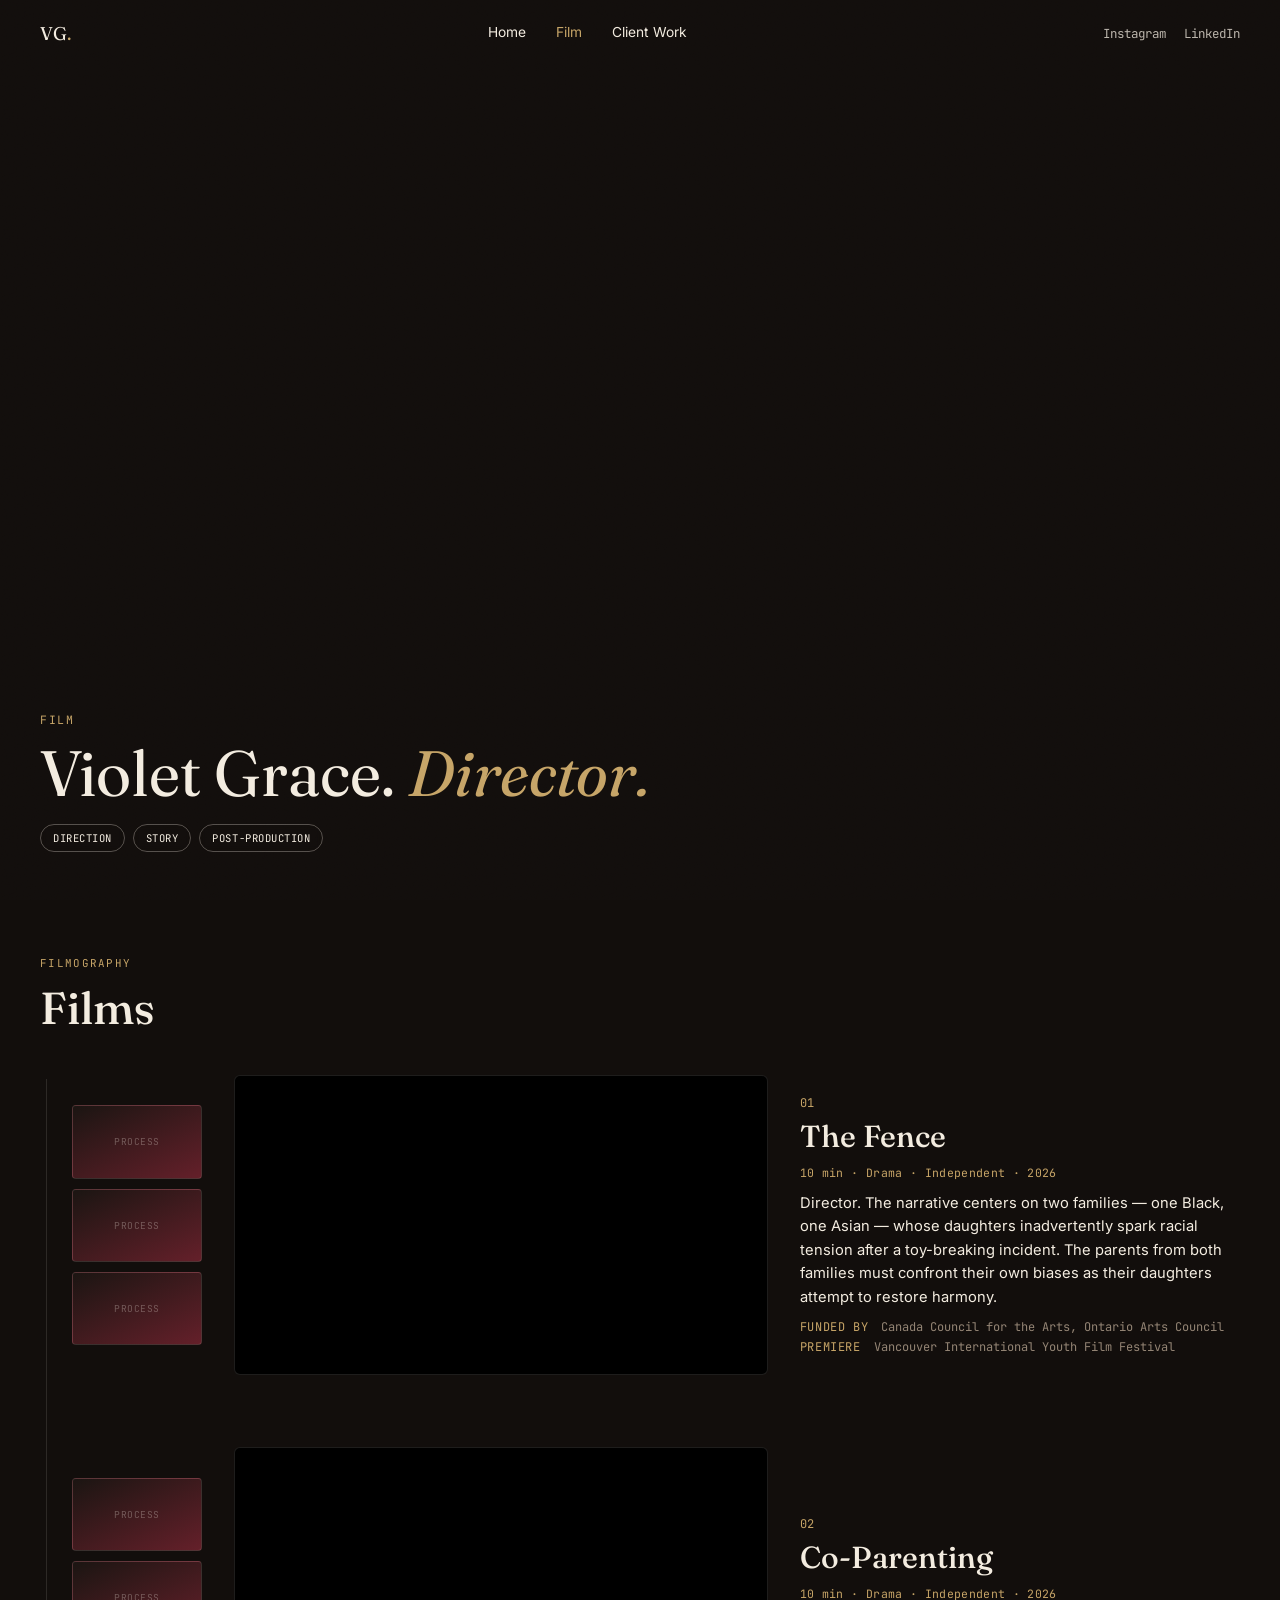
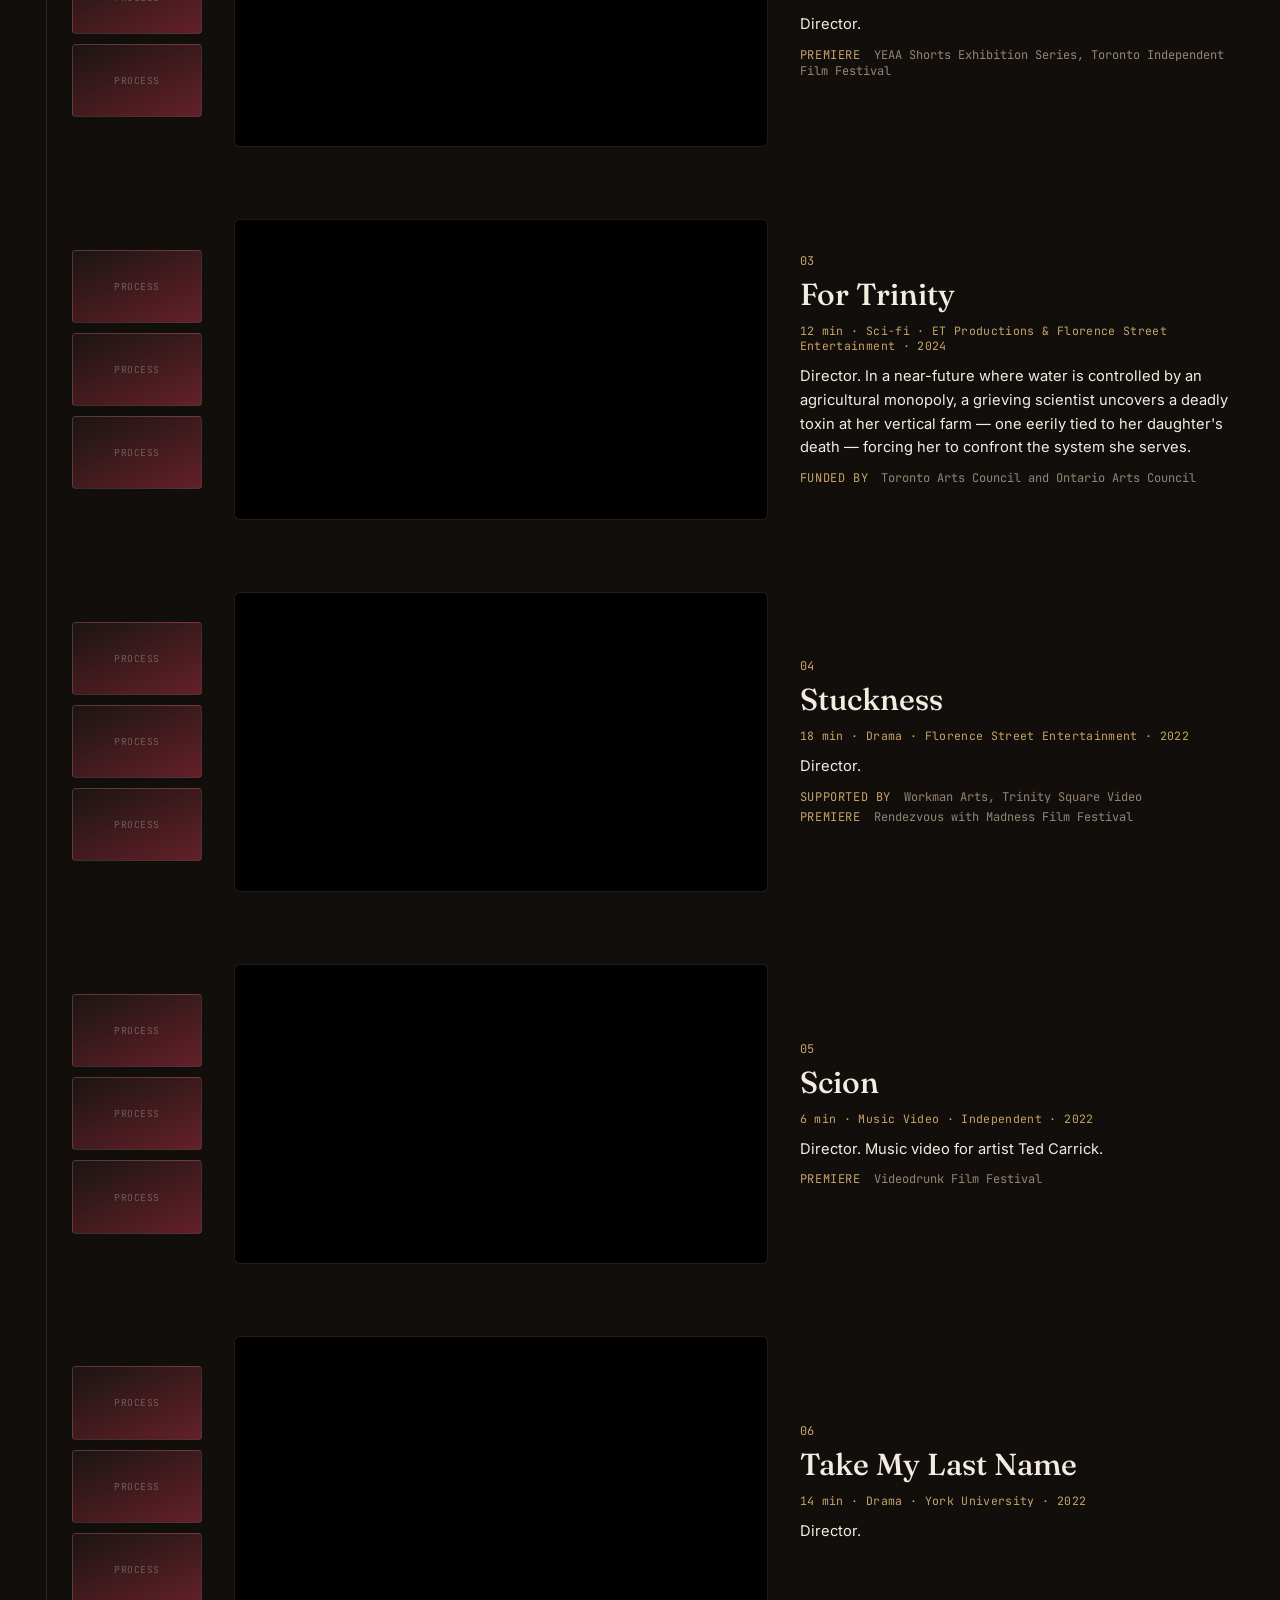
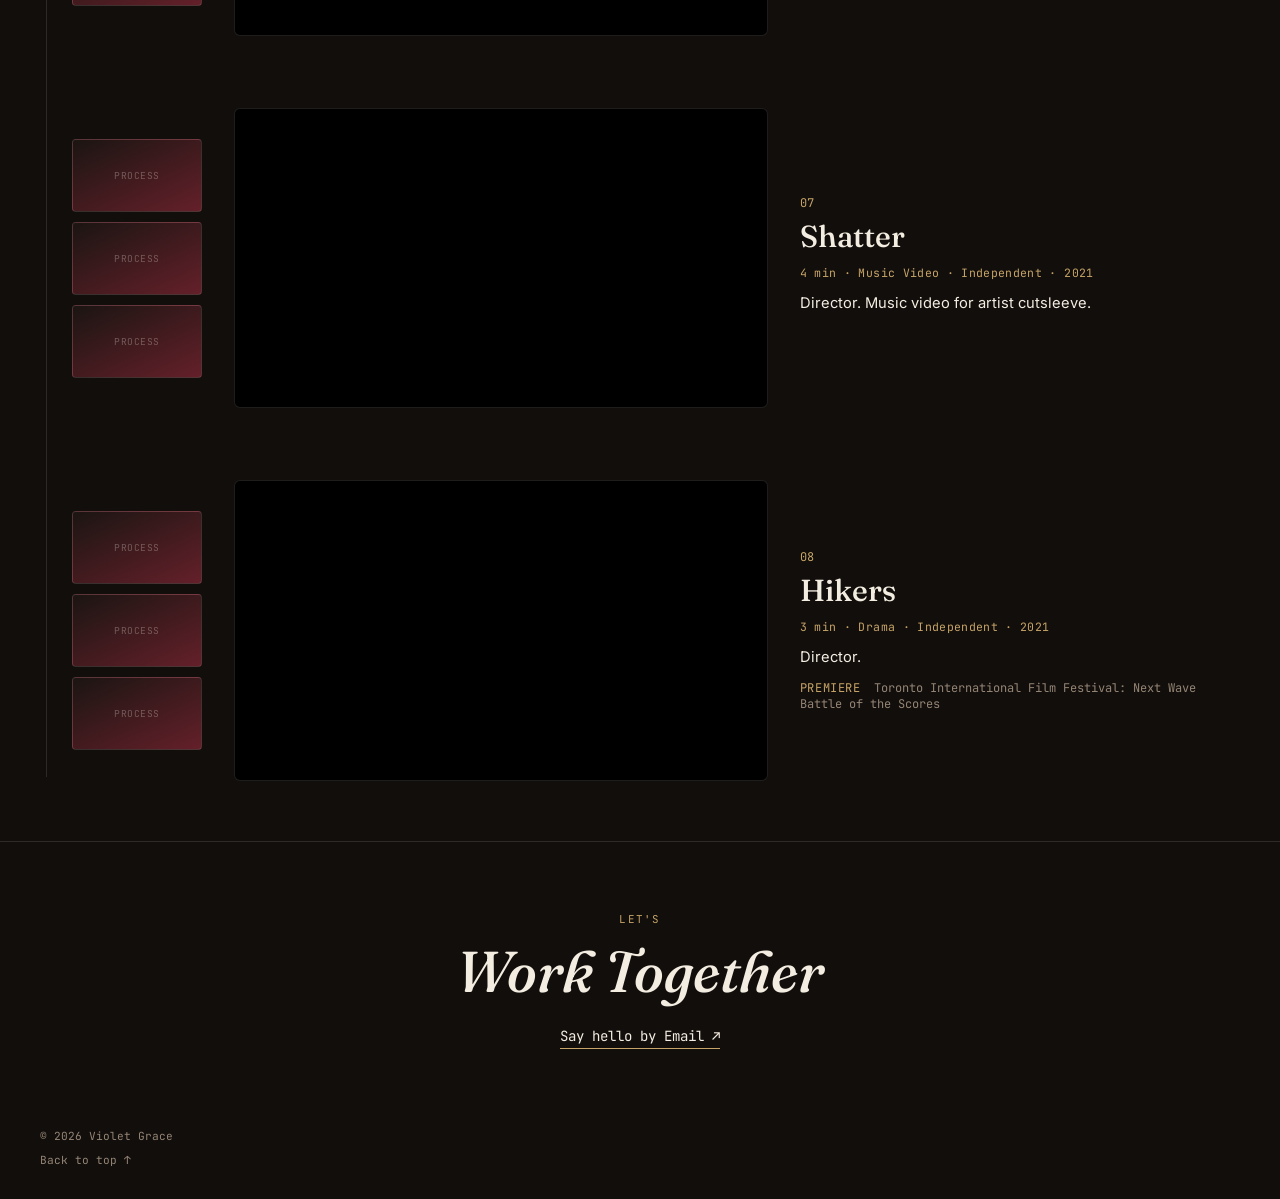
==== film.html @ de84590d "Add files via upload" ====
<!DOCTYPE html>
<html lang="en">
<head>
<meta charset="UTF-8">
<meta name="viewport" content="width=device-width, initial-scale=1.0">
<title>Film — Violet Grace | Director</title>
<meta name="description" content="Violet Grace's work as a director — directing reel and selected film projects.">

<link rel="preconnect" href="https://fonts.googleapis.com">
<link rel="preconnect" href="https://fonts.gstatic.com" crossorigin>
<link href="https://fonts.googleapis.com/css2?family=Fraunces:opsz,wght@9..144,300;9..144,400;9..144,500;9..144,600&amp;family=Inter:wght@400;500;600&amp;family=JetBrains+Mono:wght@400;500&amp;display=swap" rel="stylesheet">
<link rel="stylesheet" href="/film-styles.css">
</head>
<body>

<div class="grain" aria-hidden="true"></div>
<div class="scroll-progress" id="scrollProgress"></div>

<header class="site-header">
  <a href="/film.html" class="logo">VG<span class="logo-dot">.</span></a>

  <nav class="main-nav" aria-label="Primary">
    <a href="/film.html">Home</a>
    <a href="/film.html" class="active">Film</a>
    <a href="/work.html">Client Work</a>
  </nav>

  <div class="header-socials">
	<a href="https://www.instagram.com/violetziyigrace/" target="_blank" rel="noopener">Instagram</a>
    <a href="https://www.linkedin.com/in/violet-shian-grace/" target="_blank" rel="noopener">LinkedIn</a>
  </div>

  <button class="nav-toggle" aria-label="Open menu" aria-expanded="false">
    <span></span><span></span>
  </button>
</header>

<div class="mobile-menu" id="mobileMenu">
  <button type="button" class="mobile-menu-close" id="mobileMenuClose" aria-label="Close menu">Close ✕</button>
  <a href="/film.html">Home</a>
  <a href="/film.html">Film</a>
  <a href="/work.html">Client Work</a>
  <div class="mobile-socials">
	<a href="https://www.instagram.com/violetziyigrace/" target="_blank" rel="noopener">Instagram</a>
    <a href="https://www.linkedin.com/in/violet-shian-grace/" target="_blank" rel="noopener">LinkedIn</a>
  </div>
</div>

<!-- ============ HERO — full-bleed self-hosted video, no padding/border ============ -->
<section class="reel-hero" id="top">
  <video class="hero-video" autoplay muted loop playsinline preload="auto">
    <source src="/media/OCT_V.mp4" type="video/mp4">
  </video>
  <div class="hero-scrim"></div>

  <div class="reel-hero-text reveal">
    <p class="eyebrow">FILM</p>
    <h1 class="hero-title">Violet Grace. <em>Director.</em></h1>
    
	<!--<p class="hero-sub">Short films and music videos, written, directed, and brought from page to premiere.</p> -->

    <div class="role-chips">
      <span>Direction</span>
      <span>Story</span>
      <span>Post-Production</span>
    </div>
  </div>
</section>



<!-- ============ SCREENED AT ============ -->

<!--
<div class="marquee" aria-hidden="true">
  <div class="marquee-track">
    <span>Vancouver International Youth Film Festival • Toronto Independent Film Festival • Rendezvous with Madness Film Festival • Videodrunk Film Festival • TIFF Next Wave • </span>
    <span>Vancouver International Youth Film Festival • Toronto Independent Film Festival • Rendezvous with Madness Film Festival • Videodrunk Film Festival • TIFF Next Wave • </span>
  </div>
</div>
-->



<!-- ============ PROJECTS — full-width on desktop ============ -->
<section class="projects" id="projects">
  <div class="projects-heading">
    <p class="section-label reveal">Filmography</p>
    <h2 class="reveal">Films</h2>
  </div>

  <div class="project-list" id="projectList">
    <div class="timeline-spine" aria-hidden="true"><div class="timeline-fill" id="timelineFill"></div></div>

    <article class="project">
      <div class="project-thumbs" aria-hidden="true">
        <div class="thumb"><span class="thumb-label">Process</span></div>
        <div class="thumb"><span class="thumb-label">Process</span></div>
        <div class="thumb"><span class="thumb-label">Process</span></div>
      </div>
      <div class="project-video">
        <video muted loop playsinline preload="none">
          <source src="/media/OCT_V.mp4" type="video/mp4">
        </video>
      </div>
      <div class="project-body">
        <span class="project-num">01</span>
        <h3>The Fence</h3>
        <p class="project-meta">10 min · Drama · Independent · 2026</p>
        <p class="project-desc">Director. The narrative centers on two families — one Black, one Asian — whose daughters inadvertently spark racial tension after a toy-breaking incident. The parents from both families must confront their own biases as their daughters attempt to restore harmony.</p>
        <p class="project-detail"><span>Funded by</span> Canada Council for the Arts, Ontario Arts Council</p>
        <p class="project-detail"><span>Premiere</span> Vancouver International Youth Film Festival</p>
      </div>
    </article>

    <article class="project">
      <div class="project-thumbs" aria-hidden="true">
        <div class="thumb"><span class="thumb-label">Process</span></div>
        <div class="thumb"><span class="thumb-label">Process</span></div>
        <div class="thumb"><span class="thumb-label">Process</span></div>
      </div>
      <div class="project-video">
        <video muted loop playsinline preload="none">
          <source src="/media/OCT_V.mp4" type="video/mp4">
        </video>
      </div>
      <div class="project-body">
        <span class="project-num">02</span>
        <h3>Co-Parenting</h3>
        <p class="project-meta">10 min · Drama · Independent · 2026</p>
        <p class="project-desc">Director.</p>
        <p class="project-detail"><span>Premiere</span> YEAA Shorts Exhibition Series, Toronto Independent Film Festival</p>
      </div>
    </article>

    <article class="project">
      <div class="project-thumbs" aria-hidden="true">
        <div class="thumb"><span class="thumb-label">Process</span></div>
        <div class="thumb"><span class="thumb-label">Process</span></div>
        <div class="thumb"><span class="thumb-label">Process</span></div>
      </div>
      <div class="project-video">
        <video muted loop playsinline preload="none">
          <source src="/media/OCT_V.mp4" type="video/mp4">
        </video>
      </div>
      <div class="project-body">
        <span class="project-num">03</span>
        <h3>For Trinity</h3>
        <p class="project-meta">12 min · Sci-fi · ET Productions &amp; Florence Street Entertainment · 2024</p>
        <p class="project-desc">Director. In a near-future where water is controlled by an agricultural monopoly, a grieving scientist uncovers a deadly toxin at her vertical farm — one eerily tied to her daughter's death — forcing her to confront the system she serves.</p>
        <p class="project-detail"><span>Funded by</span> Toronto Arts Council and Ontario Arts Council</p>
      </div>
    </article>

    <article class="project">
      <div class="project-thumbs" aria-hidden="true">
        <div class="thumb"><span class="thumb-label">Process</span></div>
        <div class="thumb"><span class="thumb-label">Process</span></div>
        <div class="thumb"><span class="thumb-label">Process</span></div>
      </div>
      <div class="project-video">
        <video muted loop playsinline preload="none">
          <source src="/media/OCT_V.mp4" type="video/mp4">
        </video>
      </div>
      <div class="project-body">
        <span class="project-num">04</span>
        <h3>Stuckness</h3>
        <p class="project-meta">18 min · Drama · Florence Street Entertainment · 2022</p>
        <p class="project-desc">Director.</p>
        <p class="project-detail"><span>Supported by</span> Workman Arts, Trinity Square Video</p>
        <p class="project-detail"><span>Premiere</span> Rendezvous with Madness Film Festival</p>
      </div>
    </article>

    <article class="project">
      <div class="project-thumbs" aria-hidden="true">
        <div class="thumb"><span class="thumb-label">Process</span></div>
        <div class="thumb"><span class="thumb-label">Process</span></div>
        <div class="thumb"><span class="thumb-label">Process</span></div>
      </div>
      <div class="project-video">
        <video muted loop playsinline preload="none">
          <source src="/media/OCT_V.mp4" type="video/mp4">
        </video>
      </div>
      <div class="project-body">
        <span class="project-num">05</span>
        <h3>Scion</h3>
        <p class="project-meta">6 min · Music Video · Independent · 2022</p>
        <p class="project-desc">Director. Music video for artist Ted Carrick.</p>
        <p class="project-detail"><span>Premiere</span> Videodrunk Film Festival</p>
      </div>
    </article>

    <article class="project">
      <div class="project-thumbs" aria-hidden="true">
        <div class="thumb"><span class="thumb-label">Process</span></div>
        <div class="thumb"><span class="thumb-label">Process</span></div>
        <div class="thumb"><span class="thumb-label">Process</span></div>
      </div>
      <div class="project-video">
        <video muted loop playsinline preload="none">
          <source src="/media/OCT_V.mp4" type="video/mp4">
        </video>
      </div>
      <div class="project-body">
        <span class="project-num">06</span>
        <h3>Take My Last Name</h3>
        <p class="project-meta">14 min · Drama · York University · 2022</p>
        <p class="project-desc">Director.</p>
      </div>
    </article>

    <article class="project">
      <div class="project-thumbs" aria-hidden="true">
        <div class="thumb"><span class="thumb-label">Process</span></div>
        <div class="thumb"><span class="thumb-label">Process</span></div>
        <div class="thumb"><span class="thumb-label">Process</span></div>
      </div>
      <div class="project-video">
        <video muted loop playsinline preload="none">
          <source src="/media/OCT_V.mp4" type="video/mp4">
        </video>
      </div>
      <div class="project-body">
        <span class="project-num">07</span>
        <h3>Shatter</h3>
        <p class="project-meta">4 min · Music Video · Independent · 2021</p>
        <p class="project-desc">Director. Music video for artist cutsleeve.</p>
      </div>
    </article>

    <article class="project">
      <div class="project-thumbs" aria-hidden="true">
        <div class="thumb"><span class="thumb-label">Process</span></div>
        <div class="thumb"><span class="thumb-label">Process</span></div>
        <div class="thumb"><span class="thumb-label">Process</span></div>
      </div>
      <div class="project-video">
        <video muted loop playsinline preload="none">
          <source src="/media/OCT_V.mp4" type="video/mp4">
        </video>
      </div>
      <div class="project-body">
        <span class="project-num">08</span>
        <h3>Hikers</h3>
        <p class="project-meta">3 min · Drama · Independent · 2021</p>
        <p class="project-desc">Director.</p>
        <p class="project-detail"><span>Premiere</span> Toronto International Film Festival: Next Wave Battle of the Scores</p>
      </div>
    </article>

  </div>
</section>

<!-- ============ CONNECT ============ -->
<section class="connect">
  <p class="section-label reveal">Let's</p>
  <h2 class="connect-title reveal">Work Together</h2>
  <a class="connect-link reveal" href="mailto:florencestreetco@gmail.com">Say hello by Email ↗</a>
</section>

<footer class="site-footer">
  <span>© 2026 Violet Grace</span>
  <a href="#top">Back to top ↑</a>
</footer>

<script src="/film-script.js"></script>
</body>
</html>
---- film-styles.css ----
/* ==========================================================================
   VIOLET GRACE — Film (Director)
   Hero: full-bleed self-hosted video, edge-to-edge, no padding/border.
   Filmography: full-width on desktop. Each project = 3 stacked process
   thumbnails (left) / large 16:9 video (center, min 1/3 width) / text (right).
   A thin scroll-linked guide line runs down the page — no dots.
   Mobile-first: base rules target phones; larger screens are additive.
   ========================================================================== */

:root{
  --bg:        #120e0c;
  --bg-alt:    #1b1512;
  --ivory:     #f3ece0;
  --gold:      #c6a467;
  --wine:      #7a2331;
  --muted:     #948575;
  --line:      rgba(243,236,224,0.12);

  --font-display: "Fraunces", serif;
  --font-body:    "Inter", sans-serif;
  --font-mono:    "JetBrains Mono", monospace;

  --edge: 20px;
}

*{ box-sizing: border-box; }
html{ scroll-behavior: smooth; }

body{
  margin:0;
  background: var(--bg);
  color: var(--ivory);
  font-family: var(--font-body);
  -webkit-font-smoothing: antialiased;
  overflow-x: hidden;
}

a{ color: inherit; text-decoration: none; }
h1,h2,h3{ font-family: var(--font-display); font-weight: 500; margin:0; }
button{ font-family: inherit; }
video{ display:block; }

.grain{ display:none; }

.section-label{
  font-family: var(--font-mono);
  font-size: .68rem; letter-spacing: .12em; text-transform: uppercase;
  color: var(--gold); margin: 0 0 10px;
}

.scroll-progress{
  position: fixed; top:0; left:0; height: 2px; width: 0%;
  background: var(--gold); z-index: 200; transition: width .1s linear;
}

.reveal{
  opacity:0; transform: translateY(16px);
  transition: opacity .6s ease, transform .6s ease;
  transition-delay: var(--d, 0s);
}
.reveal.is-visible{ opacity:1; transform: translateY(0); }
@media (prefers-reduced-motion: reduce){
  .reveal{ opacity:1; transform:none; transition:none; }
}

/* ===== HEADER ===== */
.site-header{
  position: sticky; top:0; left:0; right:0; z-index: 60;
  display:flex; align-items:center; justify-content:space-between;
  padding: 16px var(--edge);
  background: rgba(18,14,12,.9);
  border-bottom: 1px solid var(--line);
}
.logo{ font-family: var(--font-display); font-size: 1.15rem; }
.logo-dot{ color: var(--gold); }
.main-nav{ display:none; }
.header-socials{ display:none; }

.nav-toggle{
  width:32px; height:20px; background:none; border:0; cursor:pointer;
  display:flex; flex-direction:column; justify-content:space-between; padding:0;
}
.nav-toggle span{ height:1px; width:100%; background: var(--ivory); }

.mobile-menu{
  position: fixed; inset:0; background: var(--bg); z-index: 70;
  display:flex; flex-direction:column; align-items:center; justify-content:center; gap: 24px;
  transform: translateY(-100%); transition: transform .4s ease;
}
.mobile-menu.open{ transform: translateY(0); }
.mobile-menu a{ font-family: var(--font-display); font-size: 1.6rem; }
.mobile-menu a.active{ color: var(--gold); }
.mobile-menu-close{
  position:absolute; top: 8px; right: var(--edge);
  background:none; border:0; padding: 14px 0 14px 16px; cursor:pointer;
  color: var(--ivory); font-family: var(--font-mono); font-size:.8rem; letter-spacing:.05em;
}
.mobile-socials{ display:flex; gap:16px; margin-top: 6px; font-family: var(--font-mono); font-size:.75rem; color: var(--muted); }

/* ===== HERO — full-bleed, no padding/border ===== */
.reel-hero{
  position: relative;
  height: 100vh; height: 100svh; min-height: 520px;
  margin: 0; padding: 0;
  overflow: hidden;
}
.hero-video{
  position: absolute; inset: 0;
  width: 100%; height: 100%;
  object-fit: cover;
  border: 0; border-radius: 0;
}
.hero-scrim{
  position: absolute; inset: 0;
  background: linear-gradient(180deg, rgba(18,14,12,.1) 0%, rgba(18,14,12,.35) 55%, rgba(18,14,12,.85) 100%);
}
.reel-hero-text{
  position: absolute; left: 0; right: 0; bottom: 0; z-index: 2;
  padding: 0 var(--edge) 48px;
}
.eyebrow{
  font-family: var(--font-mono); font-size: .72rem; letter-spacing:.14em;
  text-transform: uppercase; color: var(--gold); margin: 0 0 12px;
}
.hero-title{
  font-family: var(--font-display); font-weight: 400;
  font-size: clamp(2rem, 9vw, 4rem); line-height: 1.05;
}
.hero-title em{ font-style: italic; color: var(--gold); }
.hero-sub{
  font-family: var(--font-body); font-size: .95rem; line-height:1.55;
  color: var(--ivory); opacity:.85; max-width: 46ch; margin-top: 16px;
}
.role-chips{ display:flex; flex-wrap:wrap; gap: 8px; margin-top: 18px; }
.role-chips span{
  font-family: var(--font-mono); font-size:.66rem; letter-spacing:.05em; text-transform:uppercase;
  border: 1px solid rgba(243,236,224,.3); border-radius: 999px; padding: 6px 12px; color: var(--ivory);
  backdrop-filter: blur(3px);
}

/* ===== MARQUEE ===== */
.marquee{
  border-top: 1px solid var(--line); border-bottom: 1px solid var(--line);
  overflow: hidden; background: var(--bg-alt); padding: 14px 0;
}
.marquee-track{
  display:flex; white-space:nowrap; width: max-content;
  font-family: var(--font-mono); font-size:.75rem; letter-spacing:.03em; text-transform:uppercase;
  color: var(--muted); animation: marquee 32s linear infinite;
}
@keyframes marquee{ from{ transform: translateX(0); } to{ transform: translateX(-50%); } }
@media (prefers-reduced-motion: reduce){ .marquee-track{ animation: none; } }

/* ===== PROJECTS ===== */
.projects{ padding: 56px var(--edge) 60px; }
.projects-heading h2{ font-size: clamp(2rem, 8vw, 2.8rem); margin: 8px 0 40px; }

.project-list{ position: relative; padding-left: 20px; }

/* thin, unbroken scroll-linked guide line — no dots */
.timeline-spine{
  position: absolute; left: 4px; top: 4px; bottom: 4px; width: 1px;
  background: var(--line);
}
.timeline-fill{
  position: absolute; left: 0; top: 0; width: 100%; height: 0%;
  background: var(--gold);
}

.project{
  display: flex; flex-direction: column; gap: 16px;
  padding-bottom: 48px;
}
.project:last-child{ padding-bottom: 0; }

/* Left: 3 process thumbnails — horizontal row on mobile for compactness */
.project-thumbs{ display: flex; flex-direction: row; gap: 8px; }
.thumb{
  flex: 1; aspect-ratio: 16/9; border-radius: 4px; overflow: hidden;
  background: linear-gradient(155deg, var(--bg-alt) 0%, var(--wine) 130%);
  border: 1px solid var(--line);
  display:flex; align-items:center; justify-content:center;
}
.thumb-label{
  font-family: var(--font-mono); font-size:.6rem; letter-spacing:.05em; text-transform:uppercase;
  color: rgba(243,236,224,.3);
}

/* Center: main video */
.project-video{
  width: 100%; aspect-ratio: 16/9; border-radius: 6px; overflow: hidden;
  background: #000; border: 1px solid var(--line);
}
.project-video video{ width:100%; height:100%; object-fit: cover; }

.project-body{ text-align: left; }
.project-num{ font-family: var(--font-mono); font-size:.75rem; color: var(--gold); }
.project-body h3{ font-size: clamp(1.4rem, 6vw, 1.9rem); margin: 6px 0 10px; }
.project-meta{ font-family: var(--font-mono); font-size:.72rem; color: var(--gold); letter-spacing:.03em; margin: 0 0 12px; }
.project-desc{ font-size:.92rem; line-height:1.6; color: var(--ivory); margin: 0 0 10px; max-width: 62ch; }
.project-detail{ font-family: var(--font-mono); font-size:.75rem; color: var(--muted); margin: 4px 0; }
.project-detail span{ color: var(--gold); text-transform: uppercase; letter-spacing:.05em; margin-right: 6px; }

/* ===== CONNECT ===== */
.connect{ text-align:center; padding: 70px var(--edge) 56px; border-top: 1px solid var(--line); }
.connect-title{ font-size: clamp(2.2rem, 12vw, 3.6rem); font-style: italic; }
.connect-link{
  display:inline-block; margin-top: 20px; font-family: var(--font-mono); font-size:.88rem;
  border-bottom: 1px solid var(--gold); padding-bottom: 3px;
}

/* ===== FOOTER ===== */
.site-footer{
  display:flex; flex-direction:column; gap: 10px; padding: 24px var(--edge) 32px;
  font-family: var(--font-mono); font-size:.7rem; color: var(--muted);
}

a:focus-visible, button:focus-visible{ outline: 1px solid var(--gold); outline-offset: 3px; }

/* ==========================================================================
   PROGRESSIVE ENHANCEMENT — larger screens
   ========================================================================== */
@media (min-width: 640px){
  :root{ --edge: 40px; }
  .grain{ display:block; position: fixed; inset:0; pointer-events:none; z-index: 999; opacity:.05; mix-blend-mode: overlay;
    background-image: url("data:image/svg+xml,%3Csvg xmlns='http://www.w3.org/2000/svg' width='120' height='120'%3E%3Cfilter id='n'%3E%3CfeTurbulence type='fractalNoise' baseFrequency='0.9' numOctaves='2' stitchTiles='stitch'/%3E%3C/filter%3E%3Crect width='100%25' height='100%25' filter='url(%23n)'/%3E%3C/svg%3E"); }
}

@media (min-width: 900px){
  .main-nav{ display:flex; gap: 30px; font-size:.86rem; }
  .header-socials{ display:flex; gap:18px; font-family: var(--font-mono); font-size:.78rem; }
  .header-socials a{ opacity:.75; transition: opacity .2s; }
  .header-socials a:hover{ opacity:1; }
  .nav-toggle{ display:none; }

  .site-header{ position: fixed; background: transparent; border:0; padding: 22px 40px; }
  body{ padding-top: 0; }

  /* Projects section stretches full viewport width — no max-width container */
  .projects{ padding-left: 40px; padding-right: 40px; }
  .projects-heading{ max-width: 1400px; margin: 0 auto; }
  .connect{ max-width: 1400px; margin: 0 auto; }

  .main-nav a{ position:relative; padding-bottom:3px; }
  .main-nav a::after{ content:""; position:absolute; left:0; right:100%; bottom:0; height:1px; background: currentColor; transition: right .3s; }
  .main-nav a:hover::after{ right:0; }
  .main-nav a.active{ color: var(--gold); }

  /* Three-column row: thumbs (left) / video (center, min 1/3 width) / text (right) */
  .project-list{ padding-left: 32px; }
  .timeline-spine{ left: 6px; }

  .project{
    flex-direction: row; align-items: center; gap: 32px;
    padding-bottom: 72px;
  }
  .project-thumbs{
    flex: 0 0 130px; flex-direction: column; gap: 10px;
  }
  .project-video{
    flex: 1 1 38%; min-width: 34%;
  }
  .project-body{
    flex: 1 1 30%;
  }
}

@media (min-width: 1400px){
  .project-thumbs{ flex-basis: 150px; }
  .project-video{ flex-basis: 40%; }
}
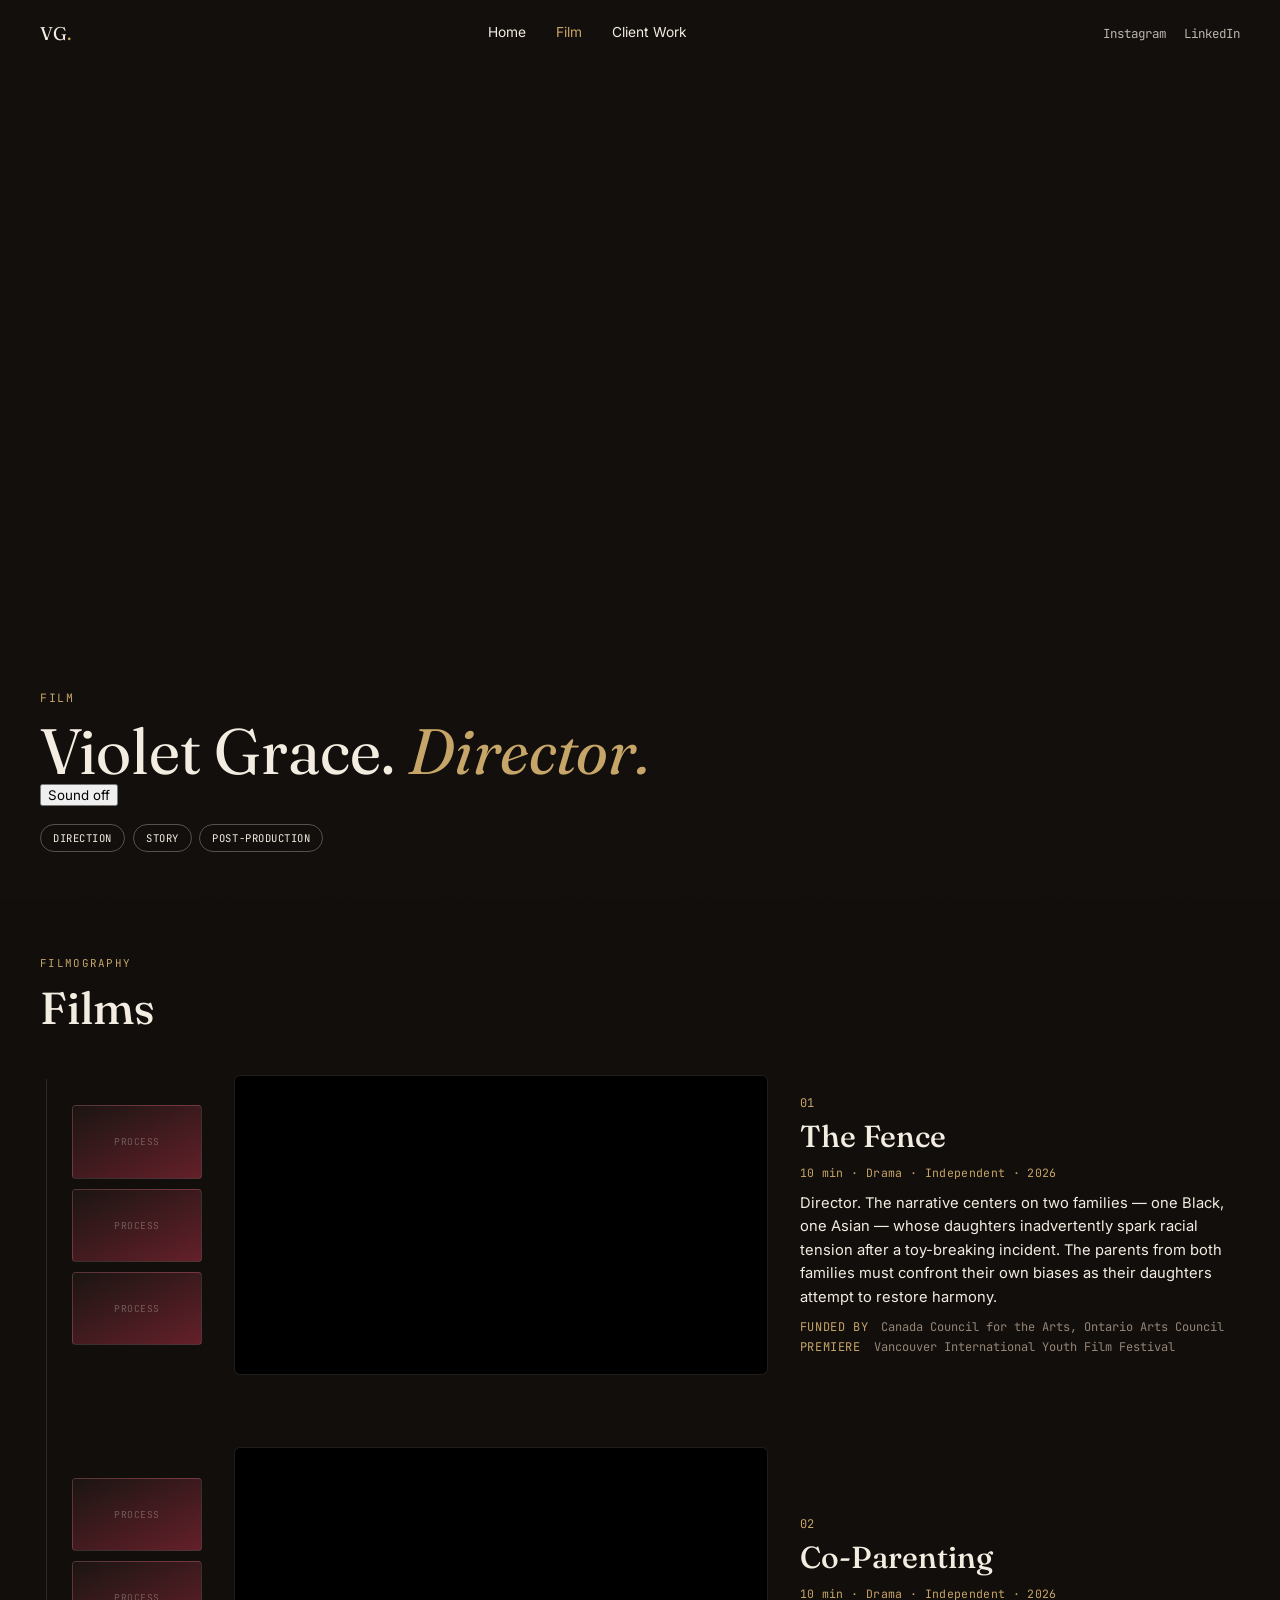
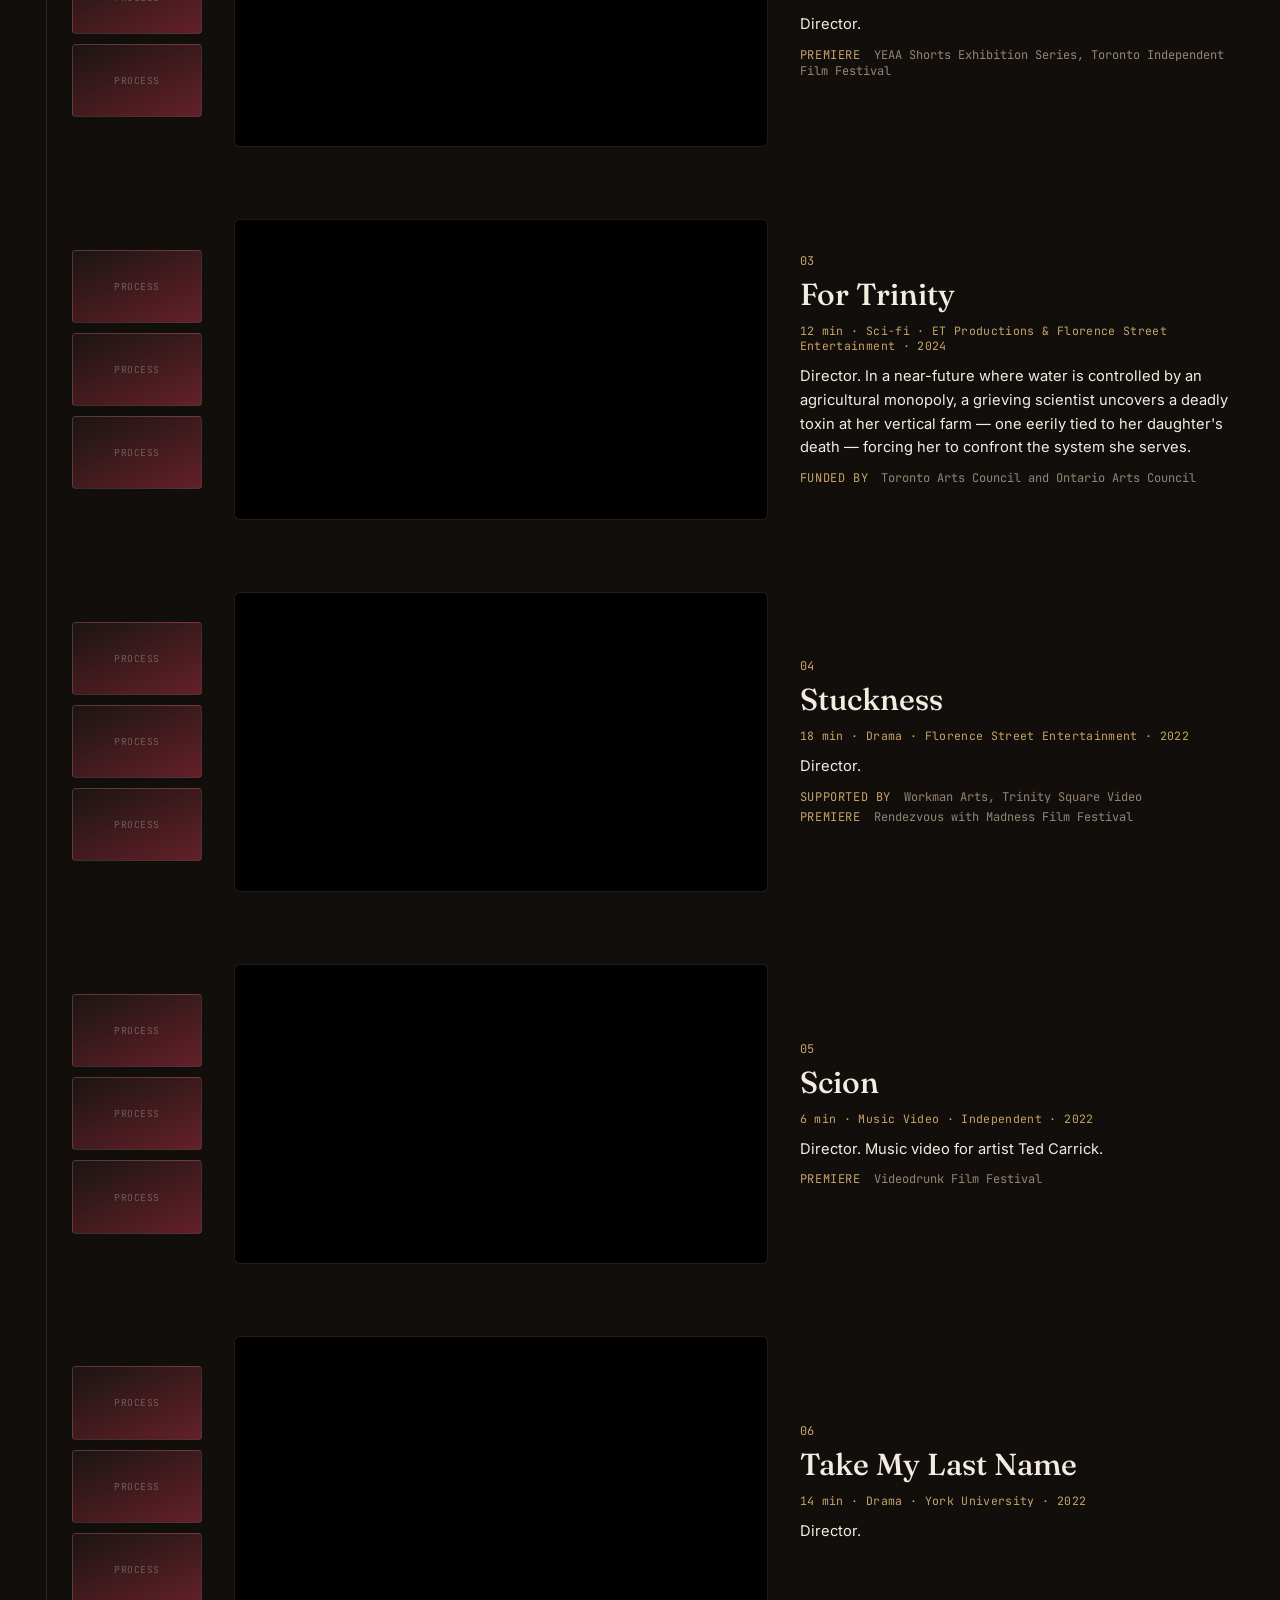
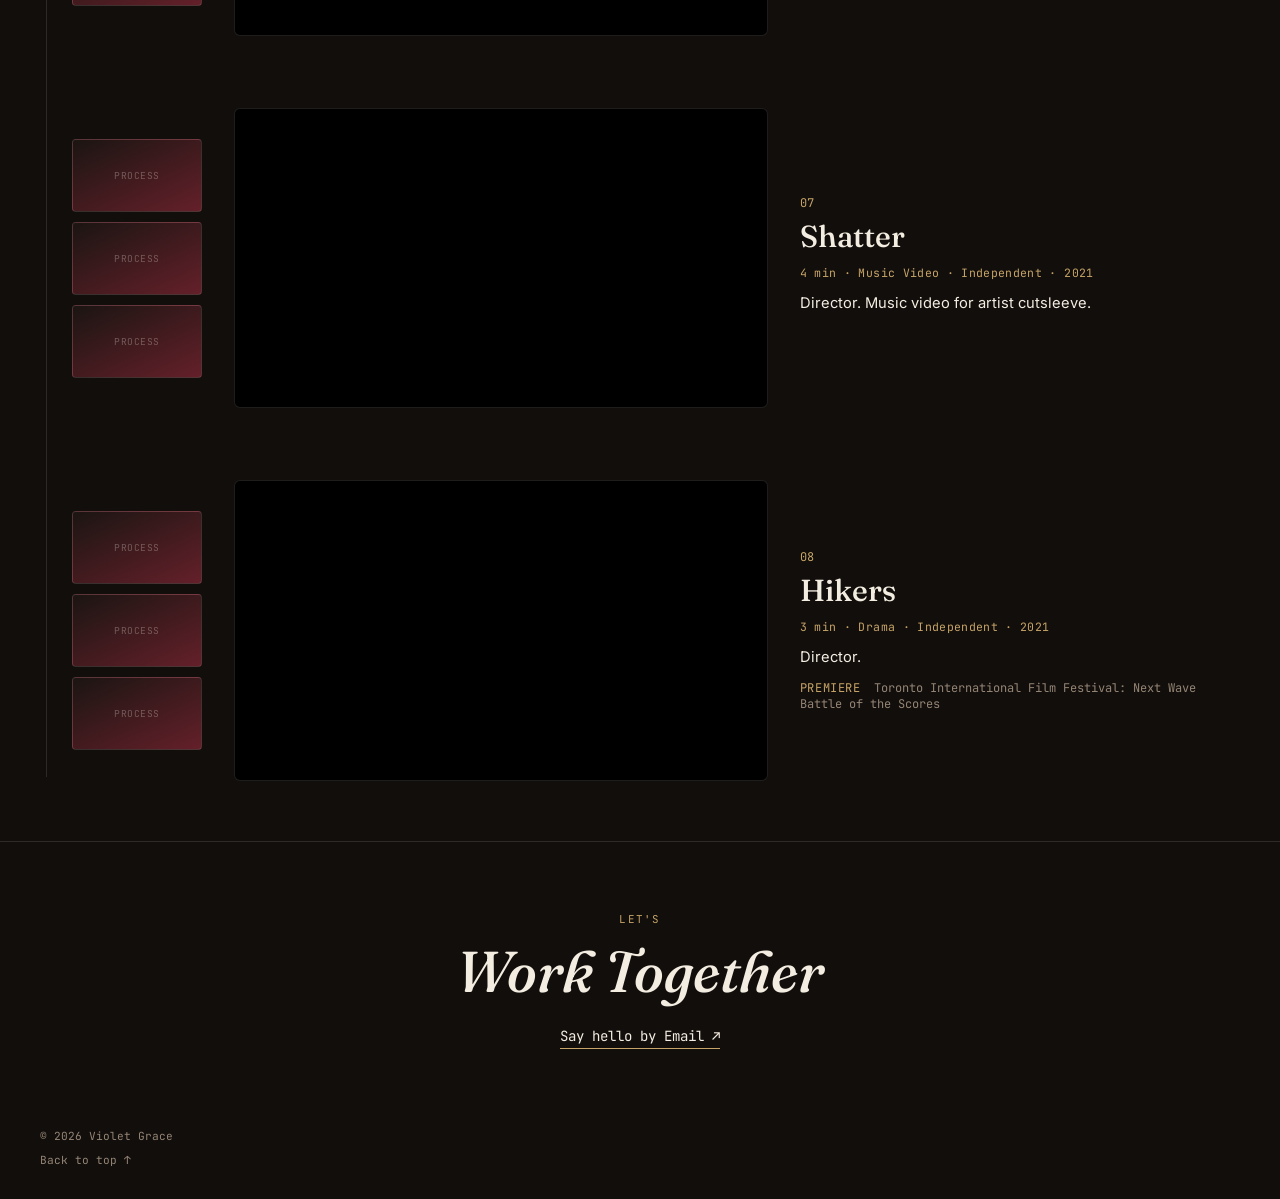
==== commit 73517326: "Change video source and add sound toggle button Updated video source URL and added sound toggle butt" ====
--- a/film.html
+++ b/film.html
@@ -49,7 +49,7 @@
 <!-- ============ HERO — full-bleed self-hosted video, no padding/border ============ -->
 <section class="reel-hero" id="top">
   <video class="hero-video" autoplay muted loop playsinline preload="auto">
-    <source src="/media/OCT_V.mp4" type="video/mp4">
+    <source src="https://d2xzwkti23clo4.cloudfront.net/videos/Director_Reel_2026.mp4" type="video/mp4">
   </video>
   <div class="hero-scrim"></div>
 
@@ -59,6 +59,10 @@
     
 	<!--<p class="hero-sub">Short films and music videos, written, directed, and brought from page to premiere.</p> -->
 
+	<button class="sound-toggle" id="soundToggle" aria-pressed="false">
+    <span class="sound-icon"></span>
+    <span class="sound-label">Sound off</span>
+  	</button>
     <div class="role-chips">
       <span>Direction</span>
       <span>Story</span>
